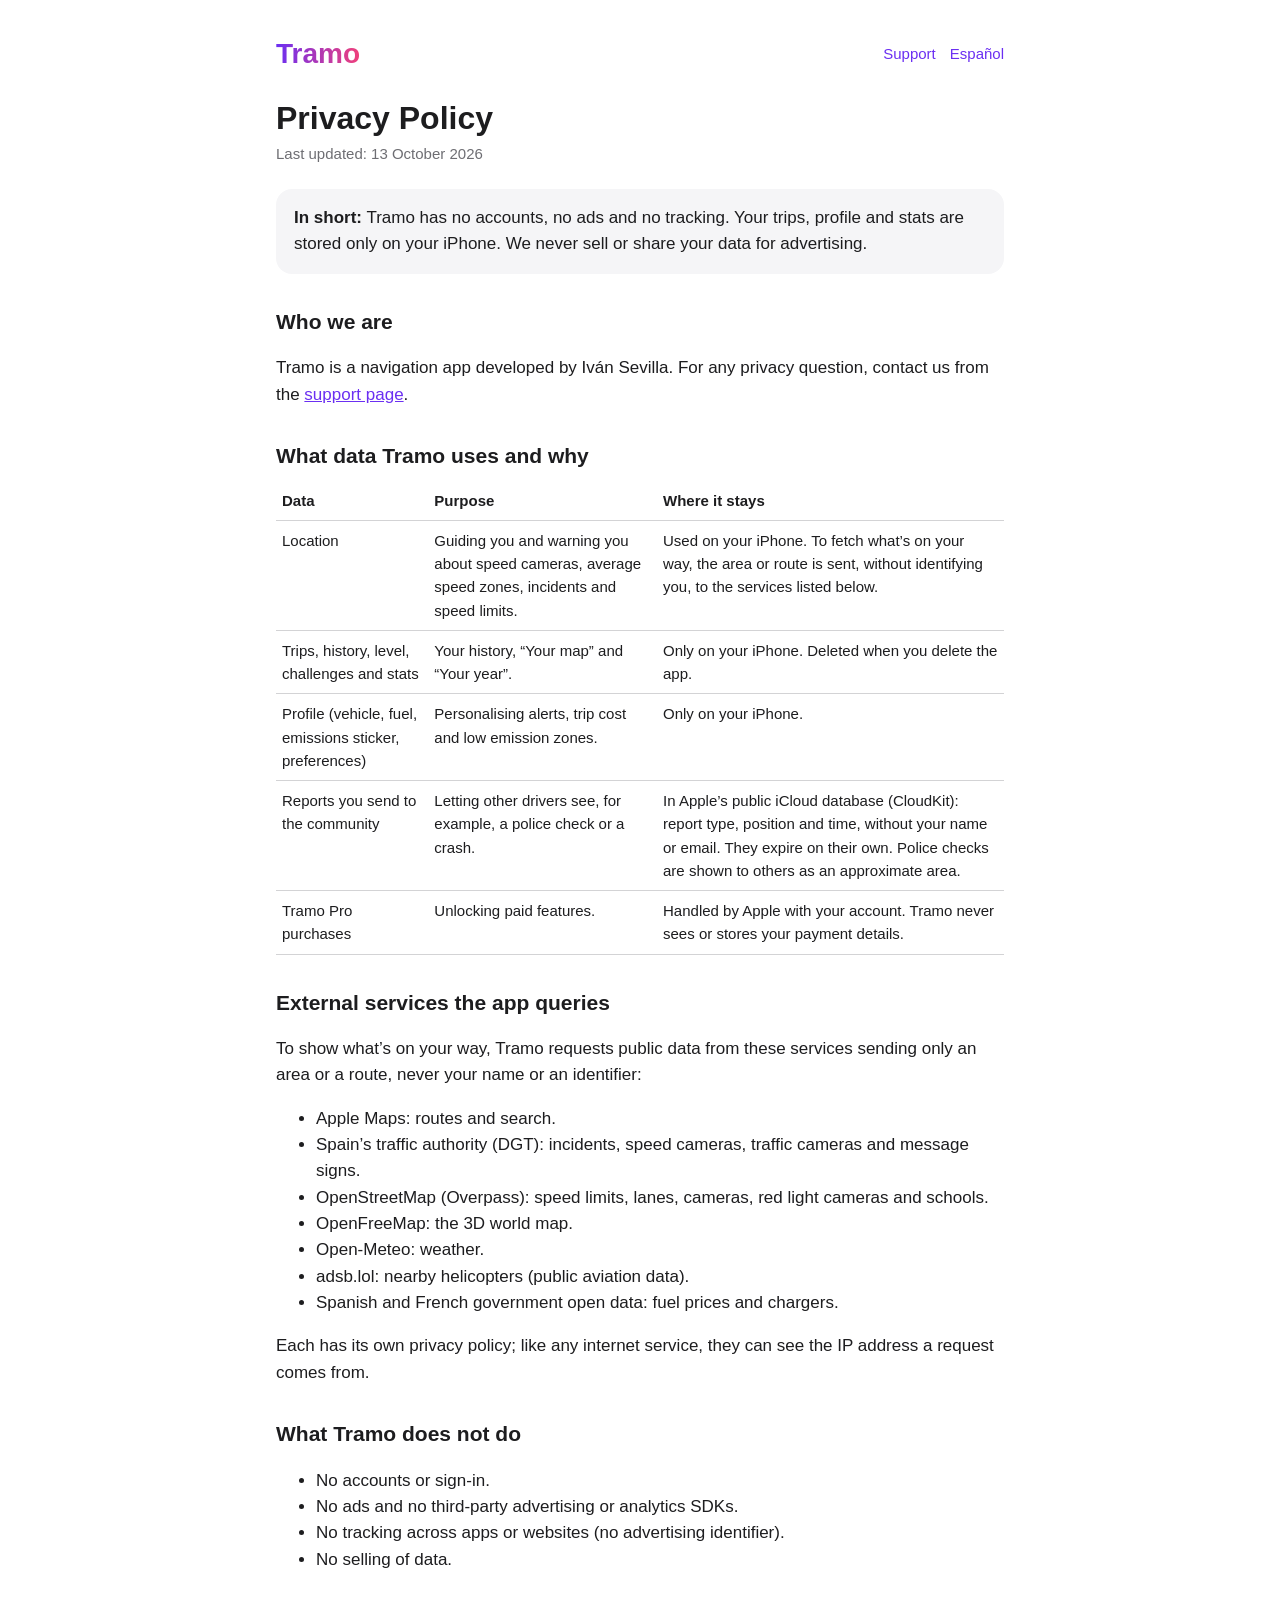
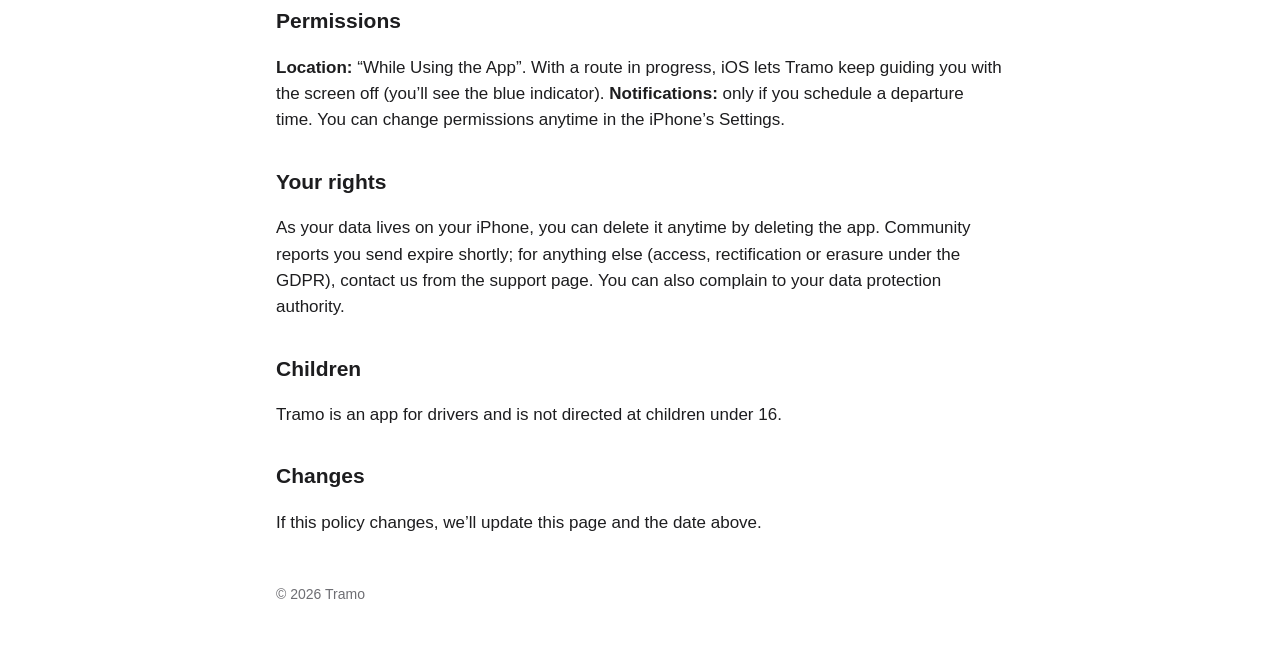
==== en.html @ ac5b9271 "Política de privacidad y soporte de Tramo Co-Authored-By: Claude Opus 5.5 <noreply@anthropic.com>" ====
<!doctype html>
<html lang="en">
<head>
<meta charset="utf-8">
<meta name="viewport" content="width=device-width, initial-scale=1">
<title>Tramo · Privacy Policy</title>
<link rel="stylesheet" href="style.css">
</head>
<body>
<main>
<header><a class="brand" href="./">Tramo</a><nav><a href="soporte.html">Support</a><a href="./">Español</a></nav></header>
<h1>Privacy Policy</h1>
<p class="updated">Last updated: 13 October 2026</p>

<div class="card"><strong>In short:</strong> Tramo has no accounts, no ads and no tracking. Your trips, profile and stats are stored only on your iPhone. We never sell or share your data for advertising.</div>

<h2>Who we are</h2>
<p>Tramo is a navigation app developed by Iván Sevilla. For any privacy question, contact us from the <a href="soporte.html">support page</a>.</p>

<h2>What data Tramo uses and why</h2>
<table>
<tr><th>Data</th><th>Purpose</th><th>Where it stays</th></tr>
<tr><td>Location</td><td>Guiding you and warning you about speed cameras, average speed zones, incidents and speed limits.</td><td>Used on your iPhone. To fetch what’s on your way, the area or route is sent, without identifying you, to the services listed below.</td></tr>
<tr><td>Trips, history, level, challenges and stats</td><td>Your history, “Your map” and “Your year”.</td><td>Only on your iPhone. Deleted when you delete the app.</td></tr>
<tr><td>Profile (vehicle, fuel, emissions sticker, preferences)</td><td>Personalising alerts, trip cost and low emission zones.</td><td>Only on your iPhone.</td></tr>
<tr><td>Reports you send to the community</td><td>Letting other drivers see, for example, a police check or a crash.</td><td>In Apple’s public iCloud database (CloudKit): report type, position and time, without your name or email. They expire on their own. Police checks are shown to others as an approximate area.</td></tr>
<tr><td>Tramo Pro purchases</td><td>Unlocking paid features.</td><td>Handled by Apple with your account. Tramo never sees or stores your payment details.</td></tr>
</table>

<h2>External services the app queries</h2>
<p>To show what’s on your way, Tramo requests public data from these services sending only an area or a route, never your name or an identifier:</p>
<ul>
<li>Apple Maps: routes and search.</li>
<li>Spain’s traffic authority (DGT): incidents, speed cameras, traffic cameras and message signs.</li>
<li>OpenStreetMap (Overpass): speed limits, lanes, cameras, red light cameras and schools.</li>
<li>OpenFreeMap: the 3D world map.</li>
<li>Open-Meteo: weather.</li>
<li>adsb.lol: nearby helicopters (public aviation data).</li>
<li>Spanish and French government open data: fuel prices and chargers.</li>
</ul>
<p>Each has its own privacy policy; like any internet service, they can see the IP address a request comes from.</p>

<h2>What Tramo does not do</h2>
<ul>
<li>No accounts or sign-in.</li>
<li>No ads and no third-party advertising or analytics SDKs.</li>
<li>No tracking across apps or websites (no advertising identifier).</li>
<li>No selling of data.</li>
</ul>

<h2>Permissions</h2>
<p><strong>Location:</strong> “While Using the App”. With a route in progress, iOS lets Tramo keep guiding you with the screen off (you’ll see the blue indicator). <strong>Notifications:</strong> only if you schedule a departure time. You can change permissions anytime in the iPhone’s Settings.</p>

<h2>Your rights</h2>
<p>As your data lives on your iPhone, you can delete it anytime by deleting the app. Community reports you send expire shortly; for anything else (access, rectification or erasure under the GDPR), contact us from the support page. You can also complain to your data protection authority.</p>

<h2>Children</h2>
<p>Tramo is an app for drivers and is not directed at children under 16.</p>

<h2>Changes</h2>
<p>If this policy changes, we’ll update this page and the date above.</p>

<footer>© 2026 Tramo</footer>
</main>
</body>
</html>
---- style.css ----
:root { --bg: #ffffff; --fg: #1d1d1f; --muted: #6e6e73; --accent: #6b2ff2; --card: #f5f5f7; }
@media (prefers-color-scheme: dark) { :root { --bg: #000000; --fg: #f5f5f7; --muted: #a1a1a6; --accent: #a78bfa; --card: #1c1c1e; } }
* { box-sizing: border-box; }
body { margin: 0; background: var(--bg); color: var(--fg); font: 17px/1.55 -apple-system, BlinkMacSystemFont, "Segoe UI", Roboto, sans-serif; }
main { max-width: 760px; margin: 0 auto; padding: 32px 16px 64px; }
header { display: flex; align-items: center; justify-content: space-between; gap: 12px; margin-bottom: 8px; }
.brand { font-weight: 800; font-size: 28px; background: linear-gradient(90deg, #6b2ff2, #f0407a); -webkit-background-clip: text; background-clip: text; color: transparent; text-decoration: none; }
nav a { color: var(--accent); text-decoration: none; margin-left: 14px; font-size: 15px; }
h1 { font-size: 32px; line-height: 1.2; margin: 24px 0 4px; }
h2 { font-size: 21px; margin: 32px 0 8px; }
.updated { color: var(--muted); font-size: 15px; margin: 0 0 24px; }
.card { background: var(--card); border-radius: 16px; padding: 16px 18px; margin: 16px 0; }
table { width: 100%; border-collapse: collapse; font-size: 15px; }
th, td { text-align: left; vertical-align: top; padding: 8px 6px; border-bottom: 1px solid color-mix(in srgb, var(--muted) 30%, transparent); }
a { color: var(--accent); }
footer { color: var(--muted); font-size: 14px; margin-top: 48px; }
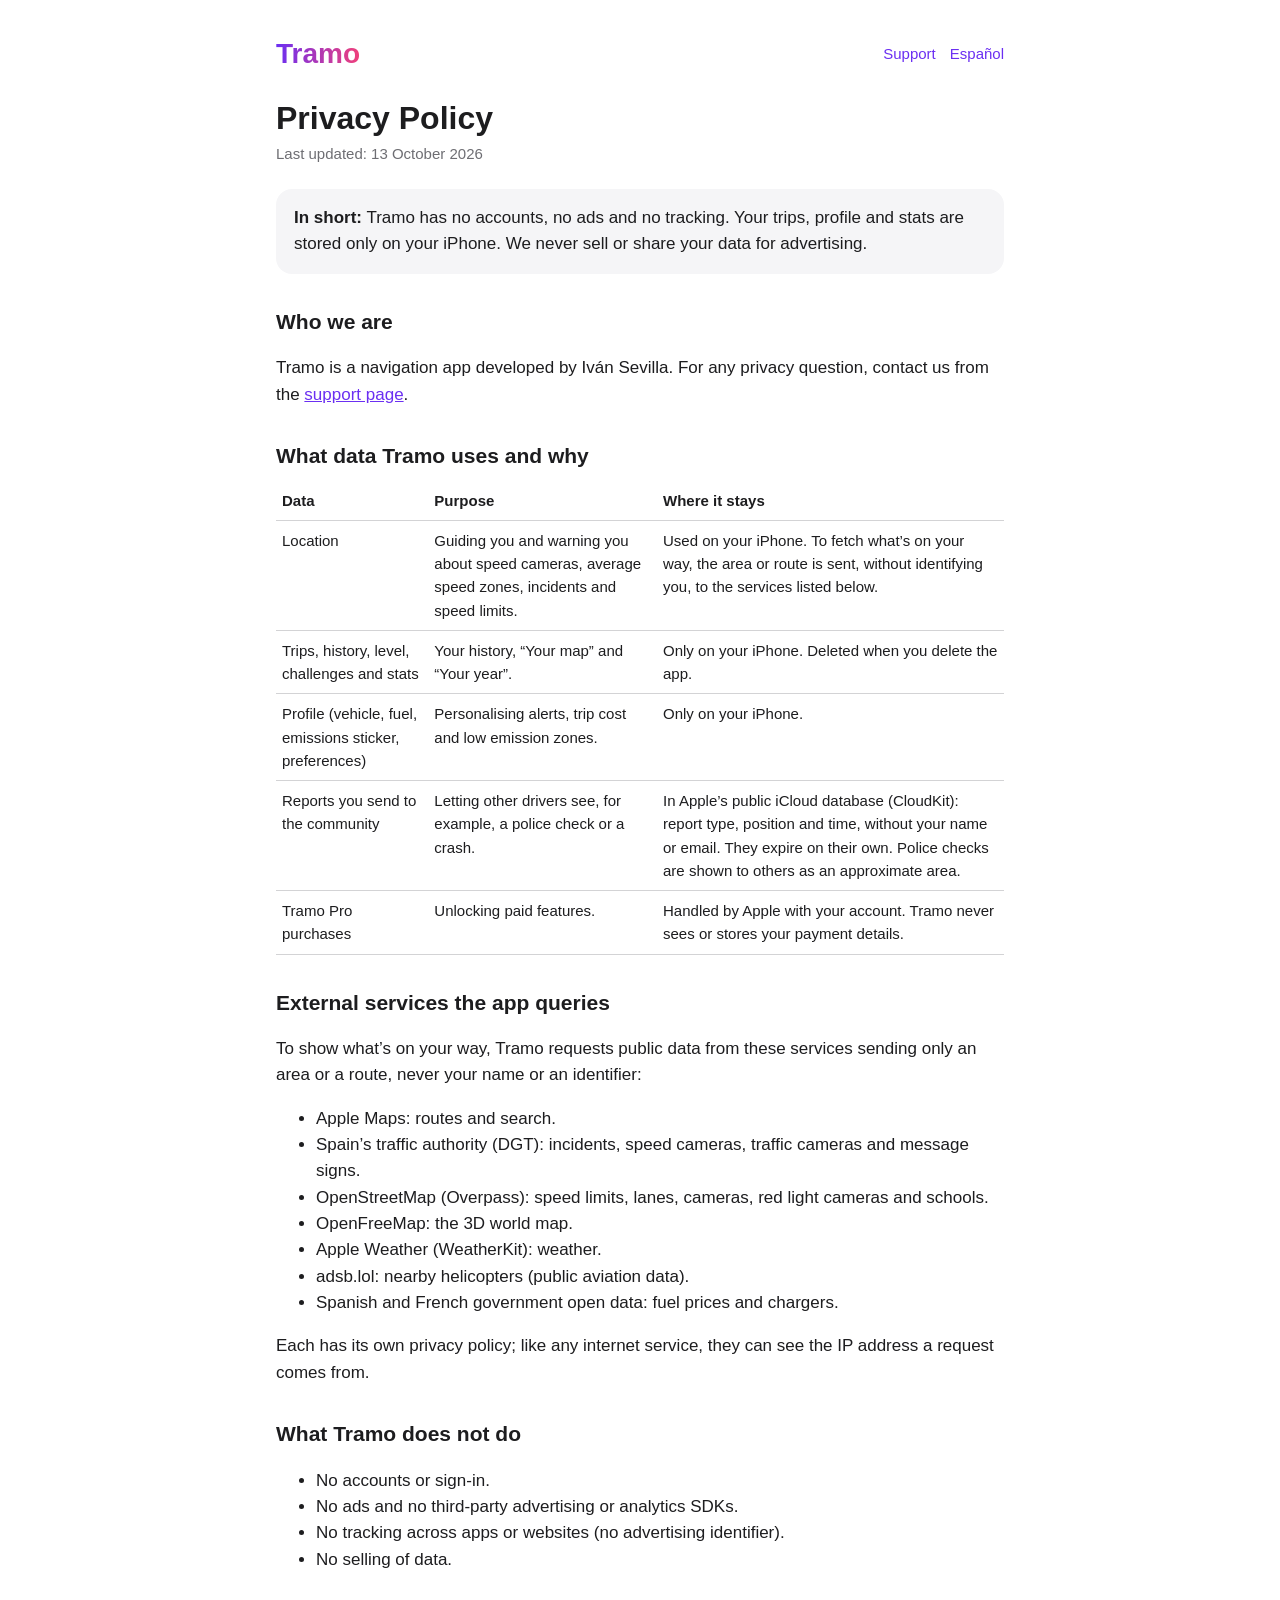
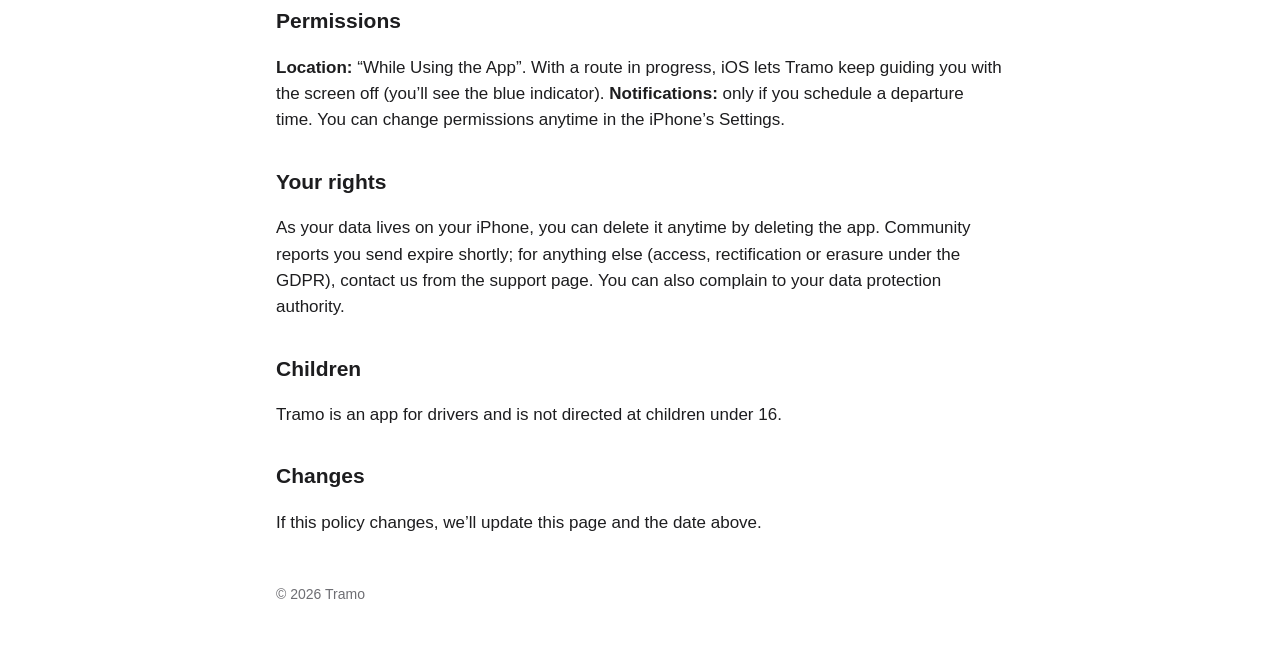
==== commit 7421e77b: "El tiempo ahora viene de Apple Weather Co-Authored-By: Claude Opus 5.5 <noreply@anthropic.com>" ====
--- a/en.html
+++ b/en.html
@@ -34,7 +34,7 @@
 <li>Spain’s traffic authority (DGT): incidents, speed cameras, traffic cameras and message signs.</li>
 <li>OpenStreetMap (Overpass): speed limits, lanes, cameras, red light cameras and schools.</li>
 <li>OpenFreeMap: the 3D world map.</li>
-<li>Open-Meteo: weather.</li>
+<li>Apple Weather (WeatherKit): weather.</li>
 <li>adsb.lol: nearby helicopters (public aviation data).</li>
 <li>Spanish and French government open data: fuel prices and chargers.</li>
 </ul>
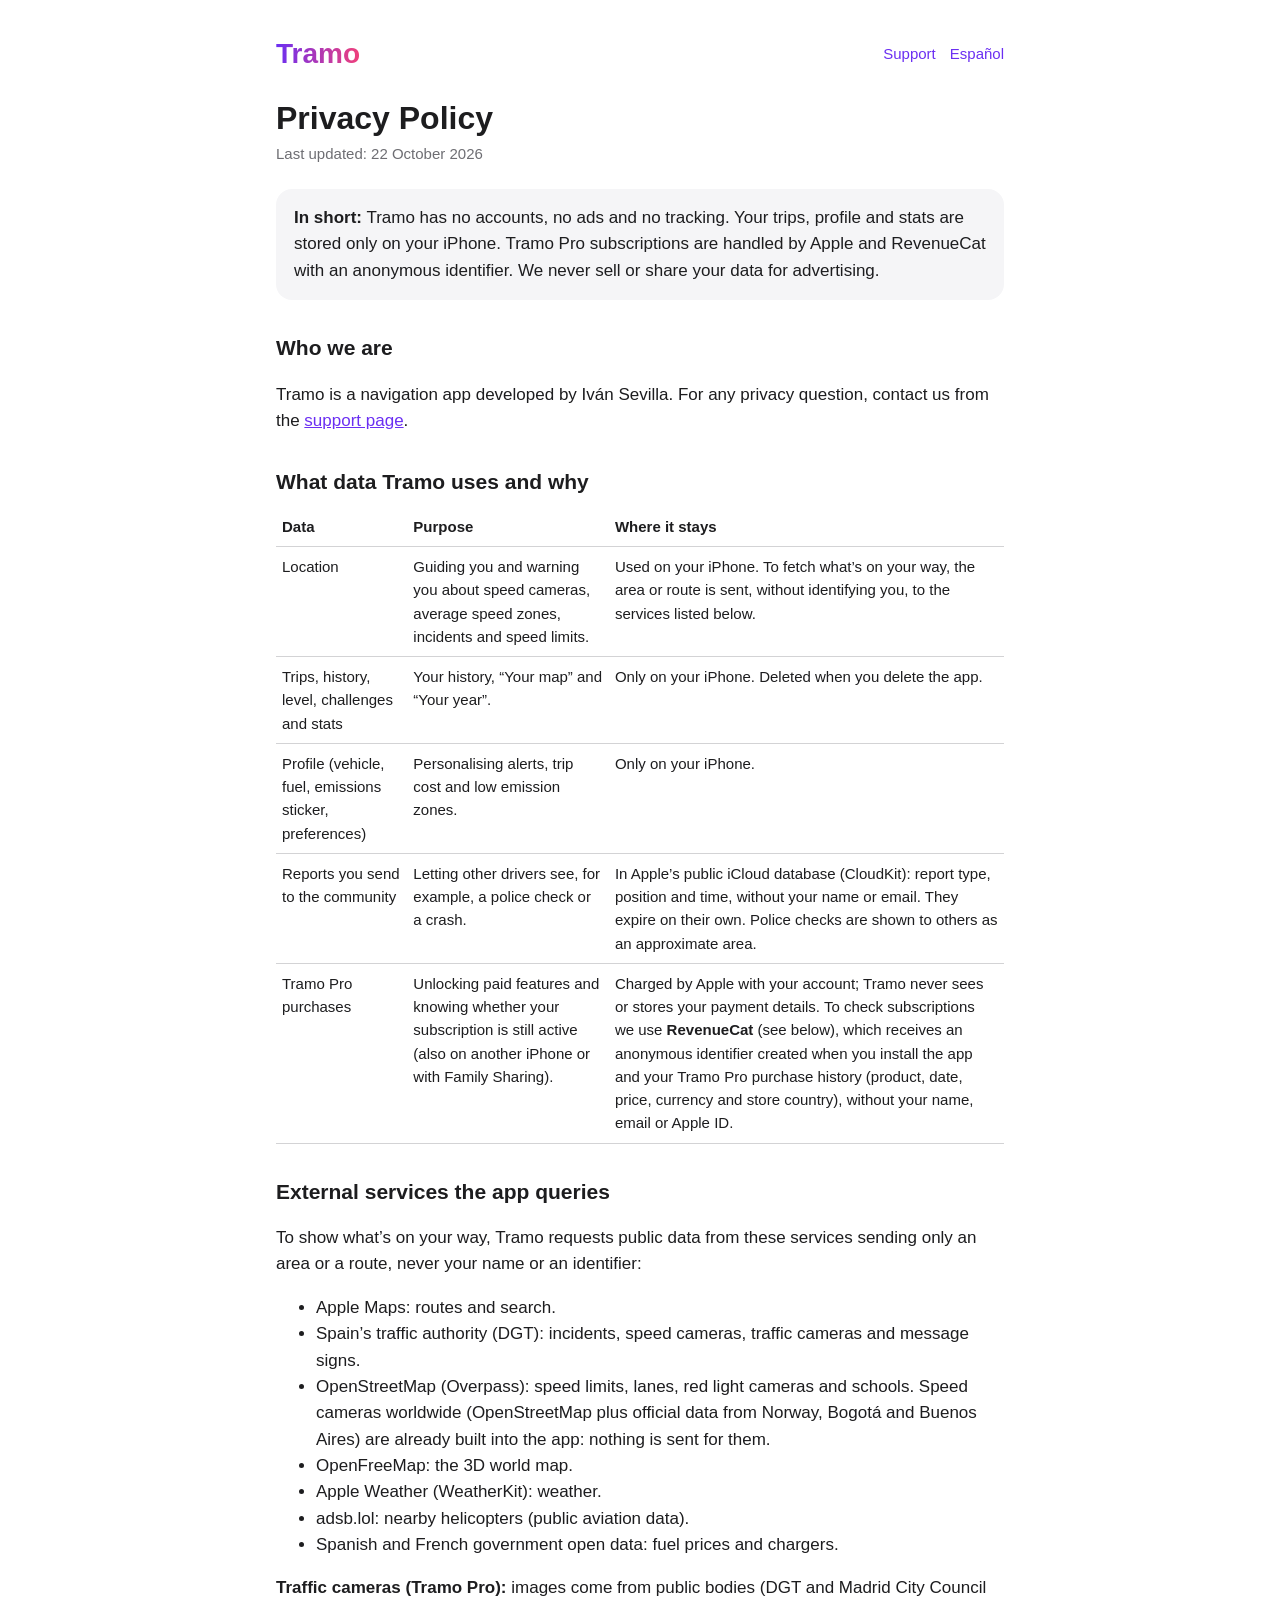
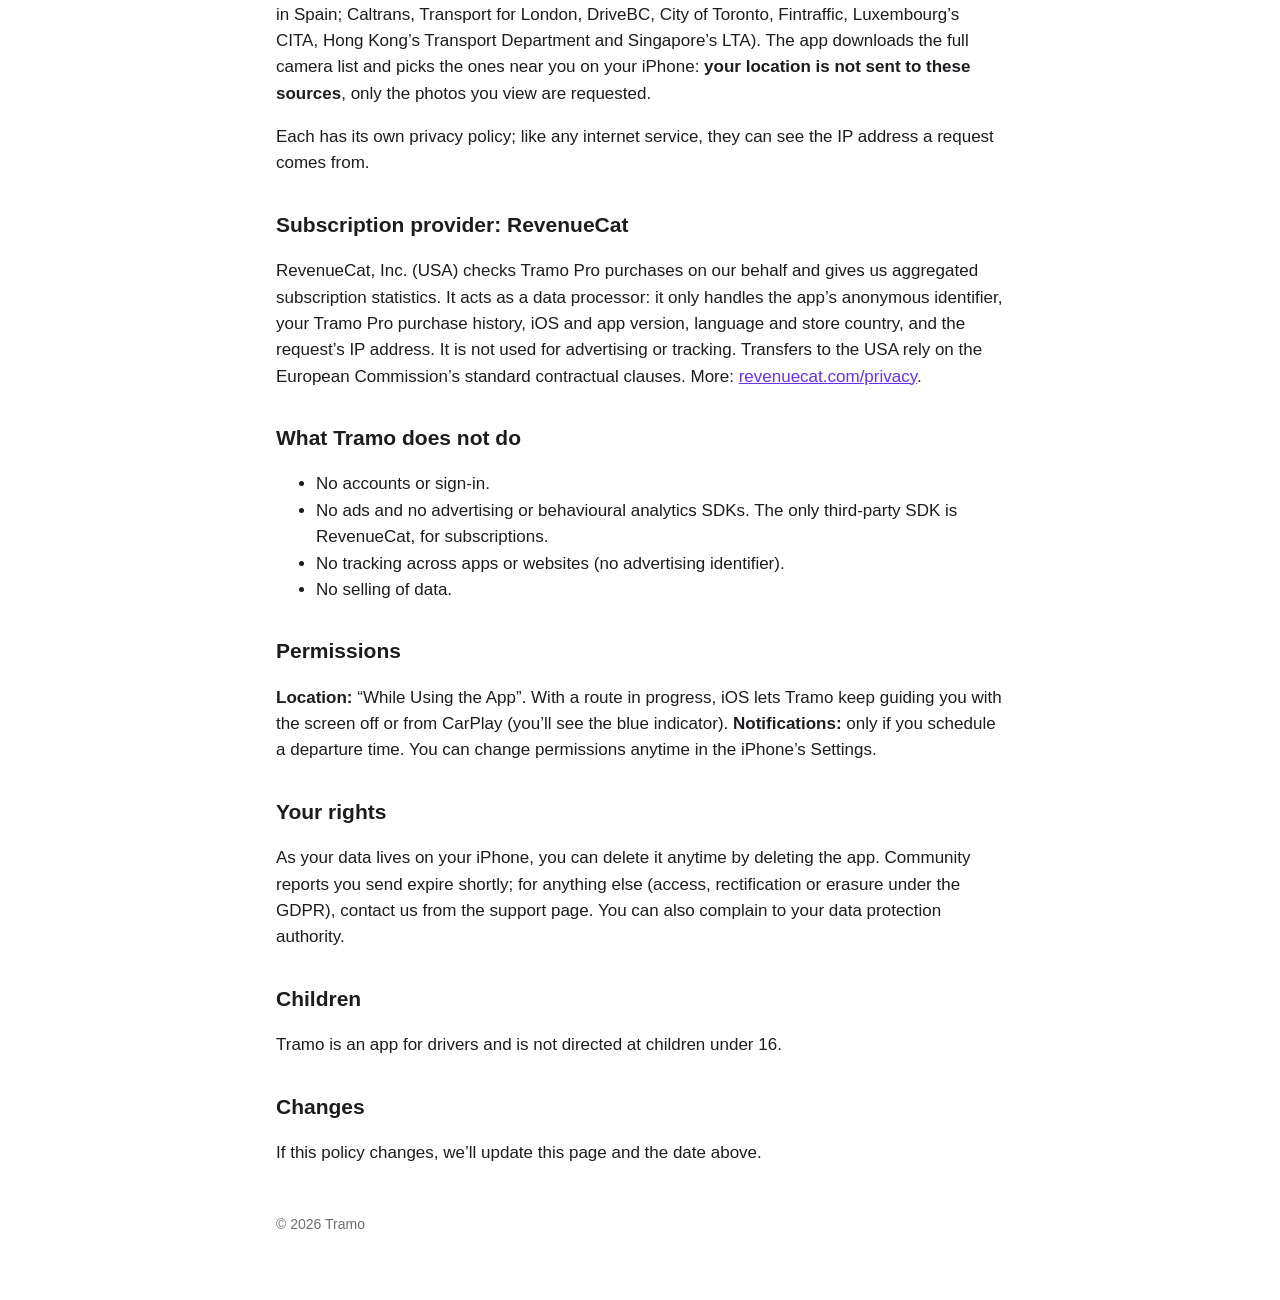
==== commit fa13083e: "Privacidad: RevenueCat, cámaras sin ubicación y radares en la app (22-oct-2026) Co-Authored-By: Clau" ====
--- a/en.html
+++ b/en.html
@@ -10,9 +10,9 @@
 <main>
 <header><a class="brand" href="./">Tramo</a><nav><a href="soporte.html">Support</a><a href="./">Español</a></nav></header>
 <h1>Privacy Policy</h1>
-<p class="updated">Last updated: 13 October 2026</p>
+<p class="updated">Last updated: 22 October 2026</p>
 
-<div class="card"><strong>In short:</strong> Tramo has no accounts, no ads and no tracking. Your trips, profile and stats are stored only on your iPhone. We never sell or share your data for advertising.</div>
+<div class="card"><strong>In short:</strong> Tramo has no accounts, no ads and no tracking. Your trips, profile and stats are stored only on your iPhone. Tramo Pro subscriptions are handled by Apple and RevenueCat with an anonymous identifier. We never sell or share your data for advertising.</div>
 
 <h2>Who we are</h2>
 <p>Tramo is a navigation app developed by Iván Sevilla. For any privacy question, contact us from the <a href="soporte.html">support page</a>.</p>
@@ -24,7 +24,7 @@
 <tr><td>Trips, history, level, challenges and stats</td><td>Your history, “Your map” and “Your year”.</td><td>Only on your iPhone. Deleted when you delete the app.</td></tr>
 <tr><td>Profile (vehicle, fuel, emissions sticker, preferences)</td><td>Personalising alerts, trip cost and low emission zones.</td><td>Only on your iPhone.</td></tr>
 <tr><td>Reports you send to the community</td><td>Letting other drivers see, for example, a police check or a crash.</td><td>In Apple’s public iCloud database (CloudKit): report type, position and time, without your name or email. They expire on their own. Police checks are shown to others as an approximate area.</td></tr>
-<tr><td>Tramo Pro purchases</td><td>Unlocking paid features.</td><td>Handled by Apple with your account. Tramo never sees or stores your payment details.</td></tr>
+<tr><td>Tramo Pro purchases</td><td>Unlocking paid features and knowing whether your subscription is still active (also on another iPhone or with Family Sharing).</td><td>Charged by Apple with your account; Tramo never sees or stores your payment details. To check subscriptions we use <strong>RevenueCat</strong> (see below), which receives an anonymous identifier created when you install the app and your Tramo Pro purchase history (product, date, price, currency and store country), without your name, email or Apple ID.</td></tr>
 </table>
 
 <h2>External services the app queries</h2>
@@ -32,24 +32,28 @@
 <ul>
 <li>Apple Maps: routes and search.</li>
 <li>Spain’s traffic authority (DGT): incidents, speed cameras, traffic cameras and message signs.</li>
-<li>OpenStreetMap (Overpass): speed limits, lanes, cameras, red light cameras and schools.</li>
+<li>OpenStreetMap (Overpass): speed limits, lanes, red light cameras and schools. Speed cameras worldwide (OpenStreetMap plus official data from Norway, Bogotá and Buenos Aires) are already built into the app: nothing is sent for them.</li>
 <li>OpenFreeMap: the 3D world map.</li>
 <li>Apple Weather (WeatherKit): weather.</li>
 <li>adsb.lol: nearby helicopters (public aviation data).</li>
 <li>Spanish and French government open data: fuel prices and chargers.</li>
 </ul>
+<p><strong>Traffic cameras (Tramo Pro):</strong> images come from public bodies (DGT and Madrid City Council in Spain; Caltrans, Transport for London, DriveBC, City of Toronto, Fintraffic, Luxembourg’s CITA, Hong Kong’s Transport Department and Singapore’s LTA). The app downloads the full camera list and picks the ones near you on your iPhone: <strong>your location is not sent to these sources</strong>, only the photos you view are requested.</p>
 <p>Each has its own privacy policy; like any internet service, they can see the IP address a request comes from.</p>
+
+<h2>Subscription provider: RevenueCat</h2>
+<p>RevenueCat, Inc. (USA) checks Tramo Pro purchases on our behalf and gives us aggregated subscription statistics. It acts as a data processor: it only handles the app’s anonymous identifier, your Tramo Pro purchase history, iOS and app version, language and store country, and the request’s IP address. It is not used for advertising or tracking. Transfers to the USA rely on the European Commission’s standard contractual clauses. More: <a href="https://www.revenuecat.com/privacy">revenuecat.com/privacy</a>.</p>
 
 <h2>What Tramo does not do</h2>
 <ul>
 <li>No accounts or sign-in.</li>
-<li>No ads and no third-party advertising or analytics SDKs.</li>
+<li>No ads and no advertising or behavioural analytics SDKs. The only third-party SDK is RevenueCat, for subscriptions.</li>
 <li>No tracking across apps or websites (no advertising identifier).</li>
 <li>No selling of data.</li>
 </ul>
 
 <h2>Permissions</h2>
-<p><strong>Location:</strong> “While Using the App”. With a route in progress, iOS lets Tramo keep guiding you with the screen off (you’ll see the blue indicator). <strong>Notifications:</strong> only if you schedule a departure time. You can change permissions anytime in the iPhone’s Settings.</p>
+<p><strong>Location:</strong> “While Using the App”. With a route in progress, iOS lets Tramo keep guiding you with the screen off or from CarPlay (you’ll see the blue indicator). <strong>Notifications:</strong> only if you schedule a departure time. You can change permissions anytime in the iPhone’s Settings.</p>
 
 <h2>Your rights</h2>
 <p>As your data lives on your iPhone, you can delete it anytime by deleting the app. Community reports you send expire shortly; for anything else (access, rectification or erasure under the GDPR), contact us from the support page. You can also complain to your data protection authority.</p>
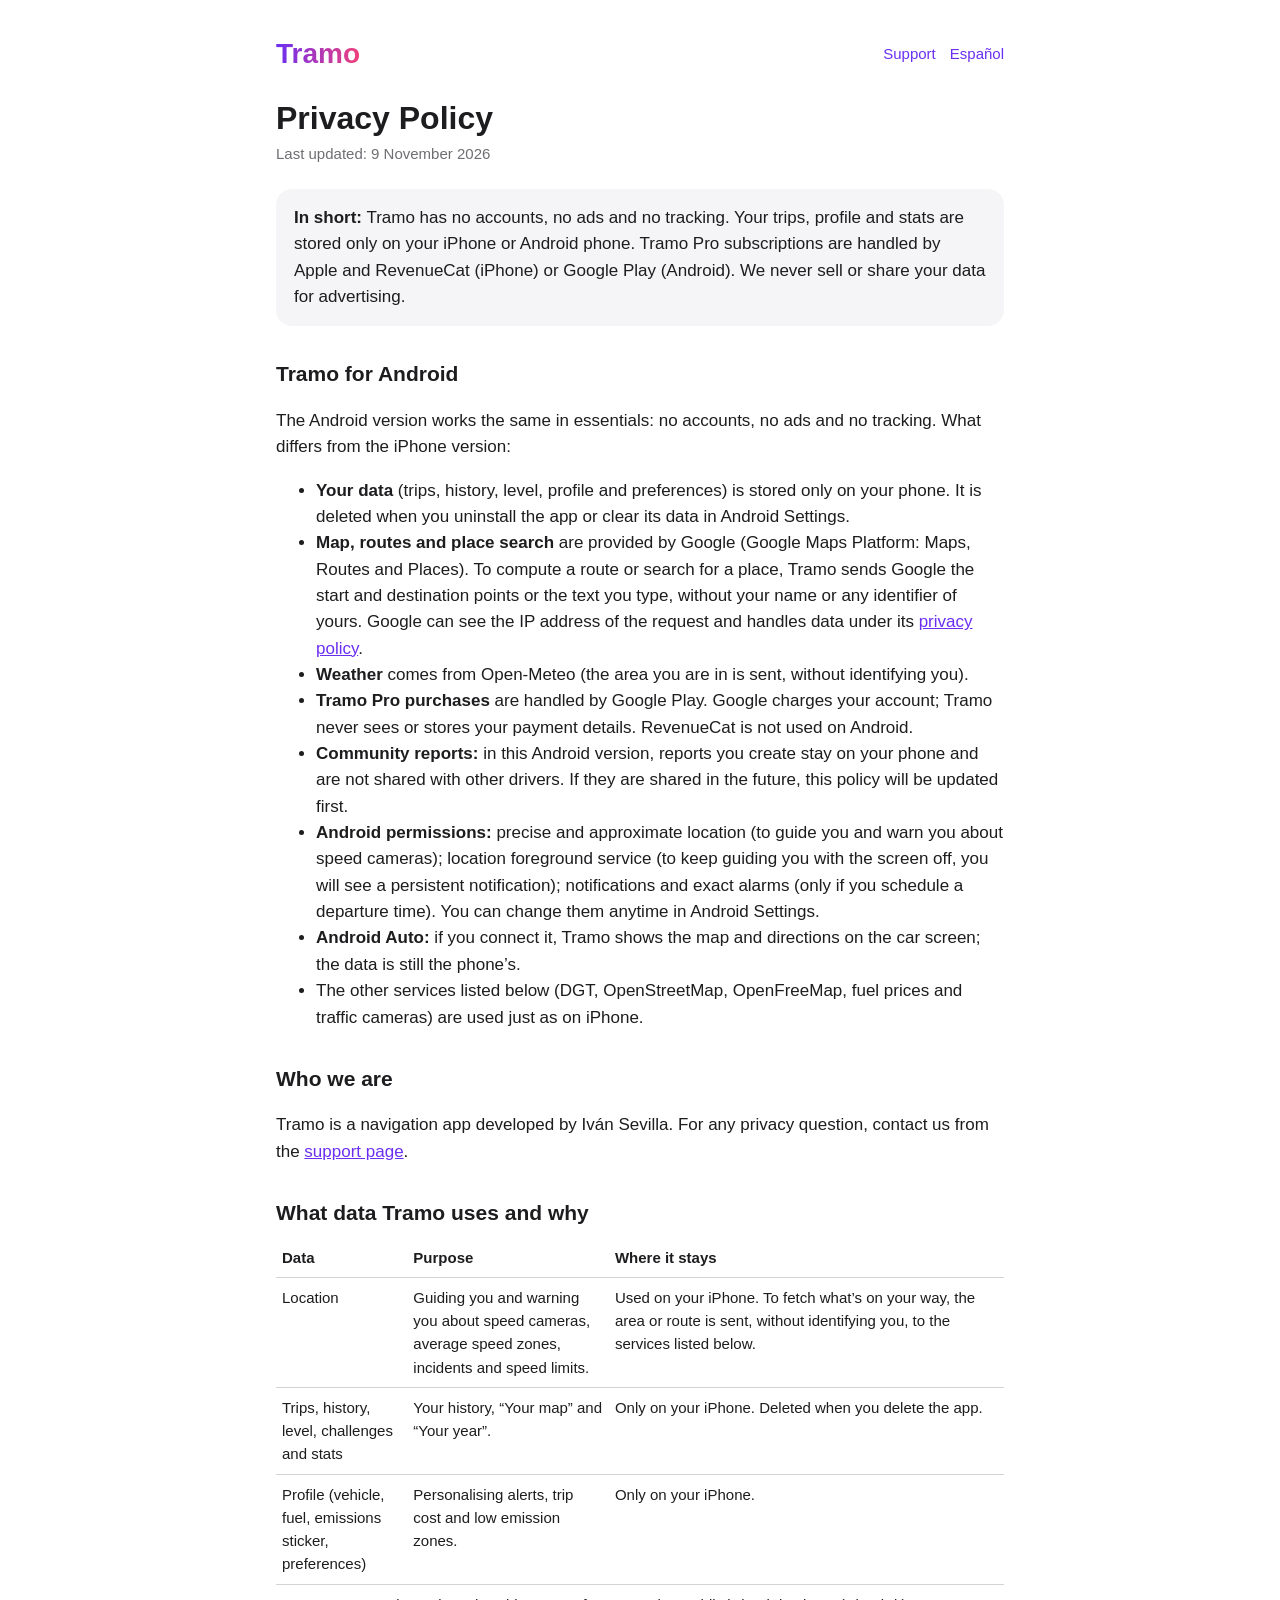
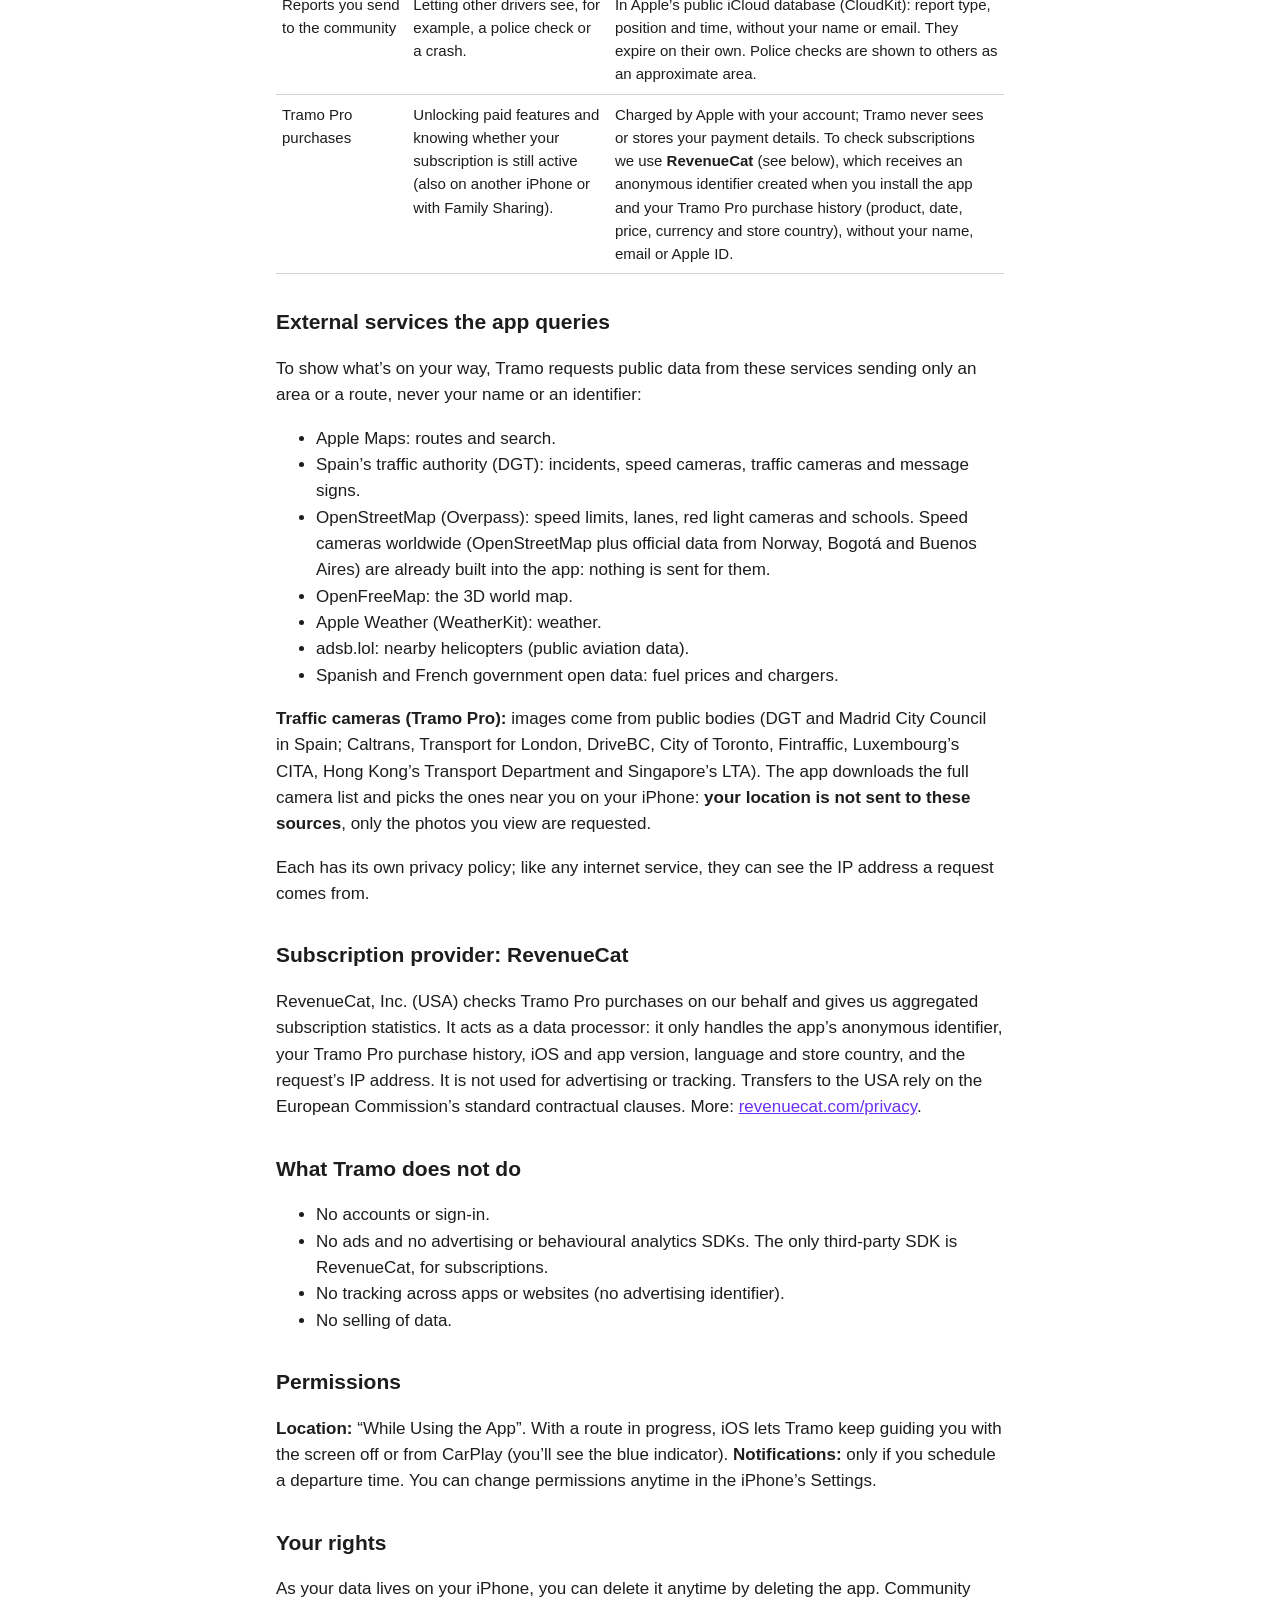
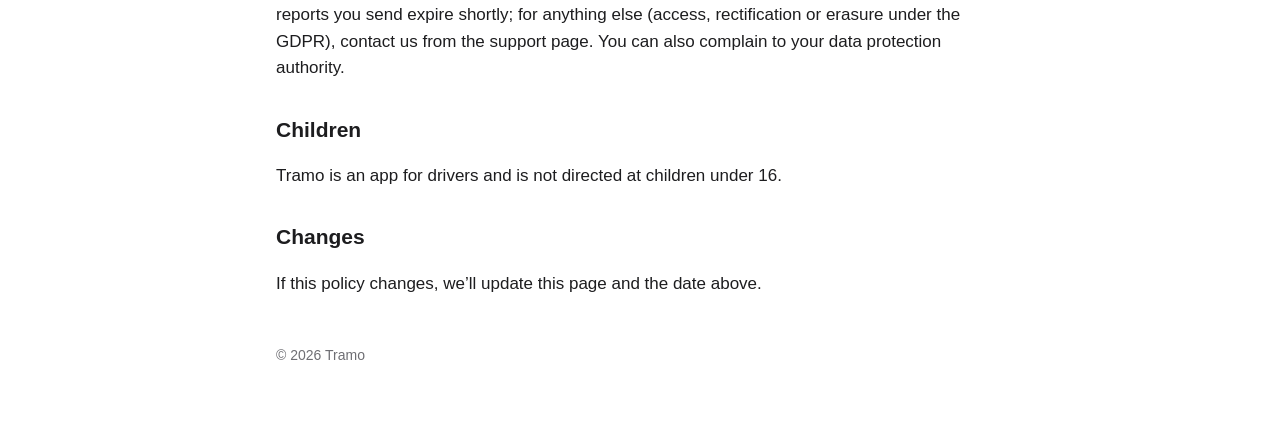
==== commit c82a5efc: "Privacidad: sección de Tramo para Android (Google Maps Platform, Google Play, permisos) — 9-nov-2026" ====
--- a/en.html
+++ b/en.html
@@ -10,9 +10,22 @@
 <main>
 <header><a class="brand" href="./">Tramo</a><nav><a href="soporte.html">Support</a><a href="./">Español</a></nav></header>
 <h1>Privacy Policy</h1>
-<p class="updated">Last updated: 22 October 2026</p>
+<p class="updated">Last updated: 9 November 2026</p>
 
-<div class="card"><strong>In short:</strong> Tramo has no accounts, no ads and no tracking. Your trips, profile and stats are stored only on your iPhone. Tramo Pro subscriptions are handled by Apple and RevenueCat with an anonymous identifier. We never sell or share your data for advertising.</div>
+<div class="card"><strong>In short:</strong> Tramo has no accounts, no ads and no tracking. Your trips, profile and stats are stored only on your iPhone or Android phone. Tramo Pro subscriptions are handled by Apple and RevenueCat (iPhone) or Google Play (Android). We never sell or share your data for advertising.</div>
+
+<h2>Tramo for Android</h2>
+<p>The Android version works the same in essentials: no accounts, no ads and no tracking. What differs from the iPhone version:</p>
+<ul>
+<li><strong>Your data</strong> (trips, history, level, profile and preferences) is stored only on your phone. It is deleted when you uninstall the app or clear its data in Android Settings.</li>
+<li><strong>Map, routes and place search</strong> are provided by Google (Google Maps Platform: Maps, Routes and Places). To compute a route or search for a place, Tramo sends Google the start and destination points or the text you type, without your name or any identifier of yours. Google can see the IP address of the request and handles data under its <a href="https://policies.google.com/privacy">privacy policy</a>.</li>
+<li><strong>Weather</strong> comes from Open-Meteo (the area you are in is sent, without identifying you).</li>
+<li><strong>Tramo Pro purchases</strong> are handled by Google Play. Google charges your account; Tramo never sees or stores your payment details. RevenueCat is not used on Android.</li>
+<li><strong>Community reports:</strong> in this Android version, reports you create stay on your phone and are not shared with other drivers. If they are shared in the future, this policy will be updated first.</li>
+<li><strong>Android permissions:</strong> precise and approximate location (to guide you and warn you about speed cameras); location foreground service (to keep guiding you with the screen off, you will see a persistent notification); notifications and exact alarms (only if you schedule a departure time). You can change them anytime in Android Settings.</li>
+<li><strong>Android Auto:</strong> if you connect it, Tramo shows the map and directions on the car screen; the data is still the phone’s.</li>
+<li>The other services listed below (DGT, OpenStreetMap, OpenFreeMap, fuel prices and traffic cameras) are used just as on iPhone.</li>
+</ul>
 
 <h2>Who we are</h2>
 <p>Tramo is a navigation app developed by Iván Sevilla. For any privacy question, contact us from the <a href="soporte.html">support page</a>.</p>
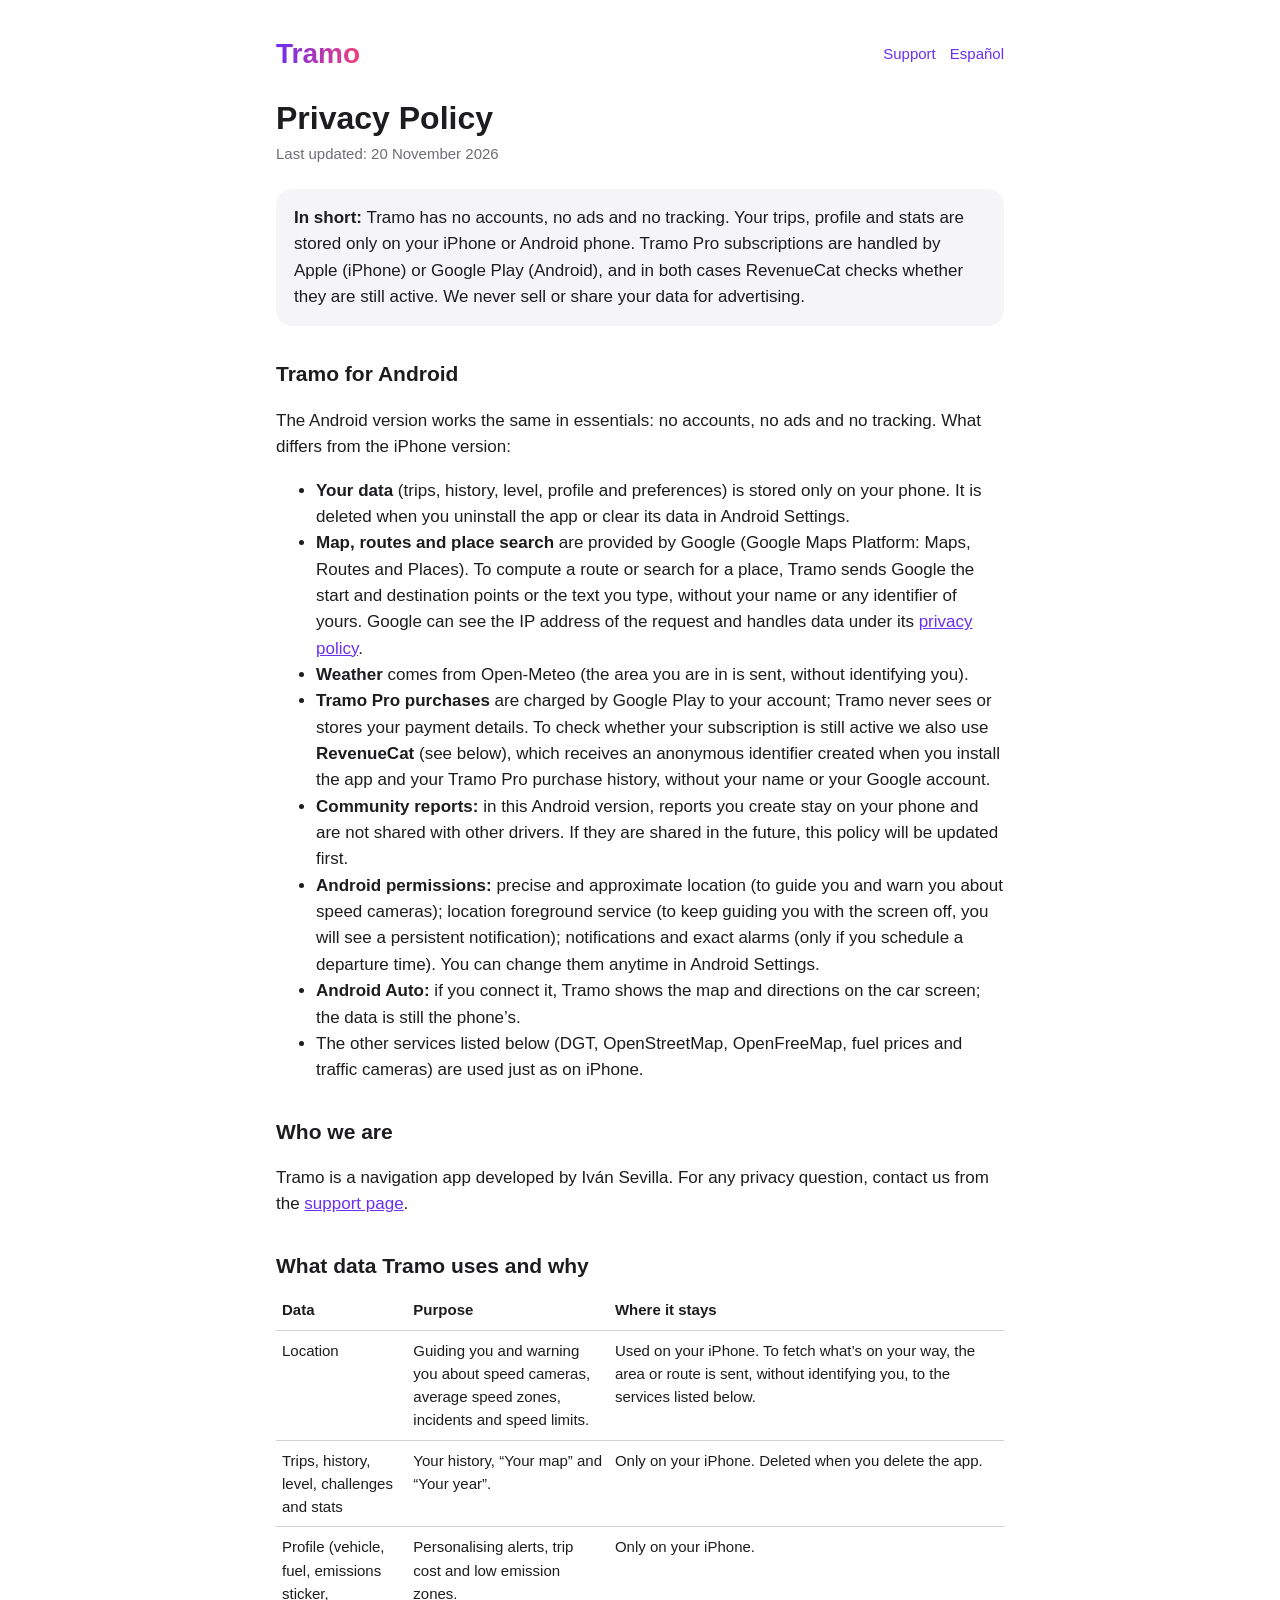
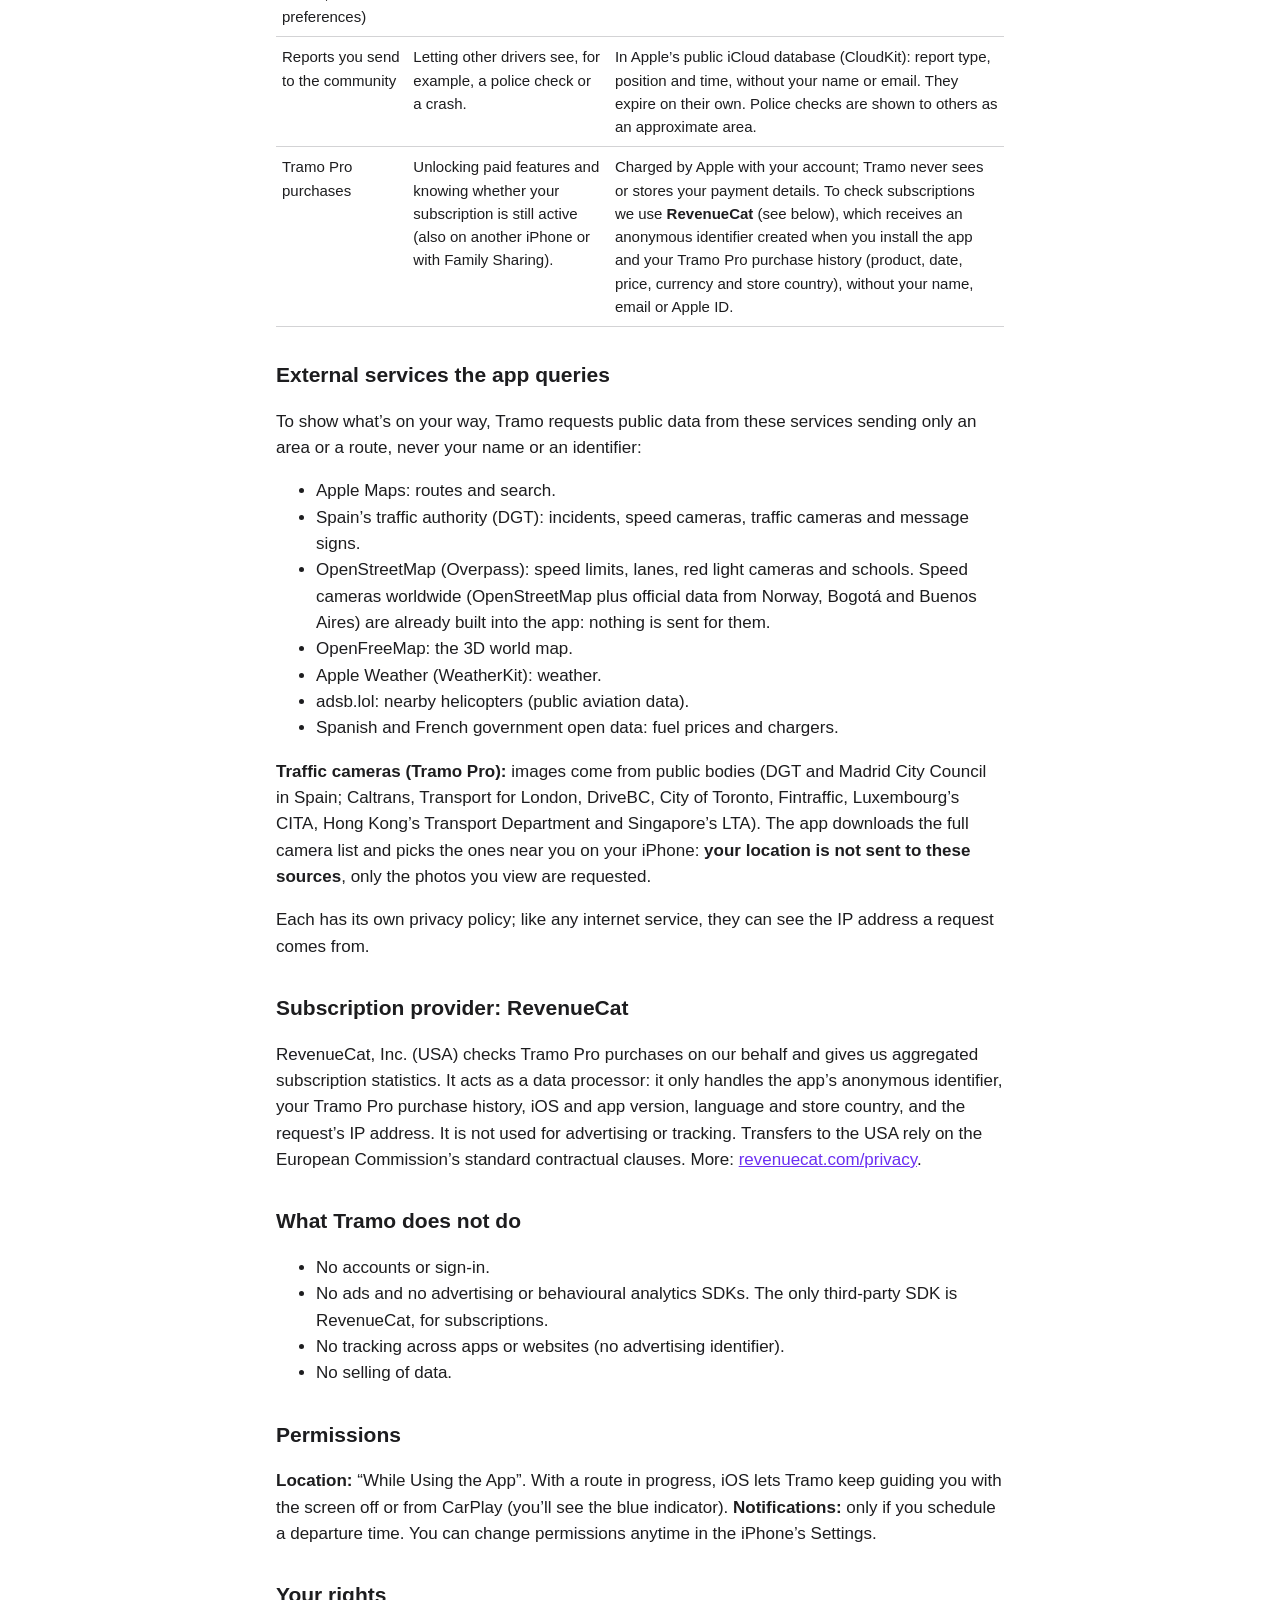
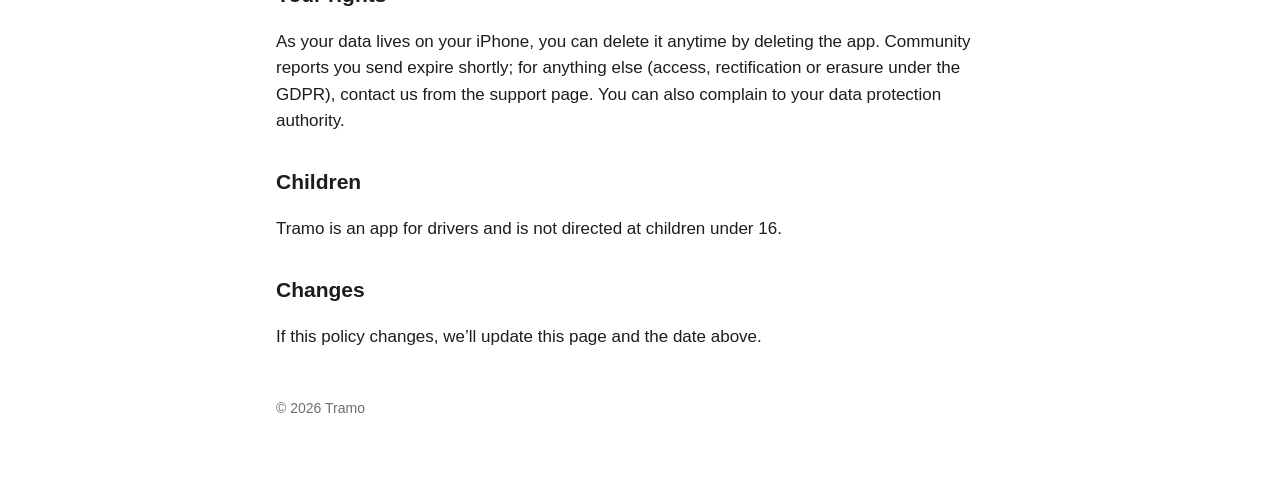
==== commit bd538888: "Privacidad: RevenueCat también se usa en Android La política decía «En Android no se usa RevenueCat»" ====
--- a/en.html
+++ b/en.html
@@ -10,9 +10,9 @@
 <main>
 <header><a class="brand" href="./">Tramo</a><nav><a href="soporte.html">Support</a><a href="./">Español</a></nav></header>
 <h1>Privacy Policy</h1>
-<p class="updated">Last updated: 9 November 2026</p>
+<p class="updated">Last updated: 20 November 2026</p>
 
-<div class="card"><strong>In short:</strong> Tramo has no accounts, no ads and no tracking. Your trips, profile and stats are stored only on your iPhone or Android phone. Tramo Pro subscriptions are handled by Apple and RevenueCat (iPhone) or Google Play (Android). We never sell or share your data for advertising.</div>
+<div class="card"><strong>In short:</strong> Tramo has no accounts, no ads and no tracking. Your trips, profile and stats are stored only on your iPhone or Android phone. Tramo Pro subscriptions are handled by Apple (iPhone) or Google Play (Android), and in both cases RevenueCat checks whether they are still active. We never sell or share your data for advertising.</div>
 
 <h2>Tramo for Android</h2>
 <p>The Android version works the same in essentials: no accounts, no ads and no tracking. What differs from the iPhone version:</p>
@@ -20,7 +20,7 @@
 <li><strong>Your data</strong> (trips, history, level, profile and preferences) is stored only on your phone. It is deleted when you uninstall the app or clear its data in Android Settings.</li>
 <li><strong>Map, routes and place search</strong> are provided by Google (Google Maps Platform: Maps, Routes and Places). To compute a route or search for a place, Tramo sends Google the start and destination points or the text you type, without your name or any identifier of yours. Google can see the IP address of the request and handles data under its <a href="https://policies.google.com/privacy">privacy policy</a>.</li>
 <li><strong>Weather</strong> comes from Open-Meteo (the area you are in is sent, without identifying you).</li>
-<li><strong>Tramo Pro purchases</strong> are handled by Google Play. Google charges your account; Tramo never sees or stores your payment details. RevenueCat is not used on Android.</li>
+<li><strong>Tramo Pro purchases</strong> are charged by Google Play to your account; Tramo never sees or stores your payment details. To check whether your subscription is still active we also use <strong>RevenueCat</strong> (see below), which receives an anonymous identifier created when you install the app and your Tramo Pro purchase history, without your name or your Google account.</li>
 <li><strong>Community reports:</strong> in this Android version, reports you create stay on your phone and are not shared with other drivers. If they are shared in the future, this policy will be updated first.</li>
 <li><strong>Android permissions:</strong> precise and approximate location (to guide you and warn you about speed cameras); location foreground service (to keep guiding you with the screen off, you will see a persistent notification); notifications and exact alarms (only if you schedule a departure time). You can change them anytime in Android Settings.</li>
 <li><strong>Android Auto:</strong> if you connect it, Tramo shows the map and directions on the car screen; the data is still the phone’s.</li>
